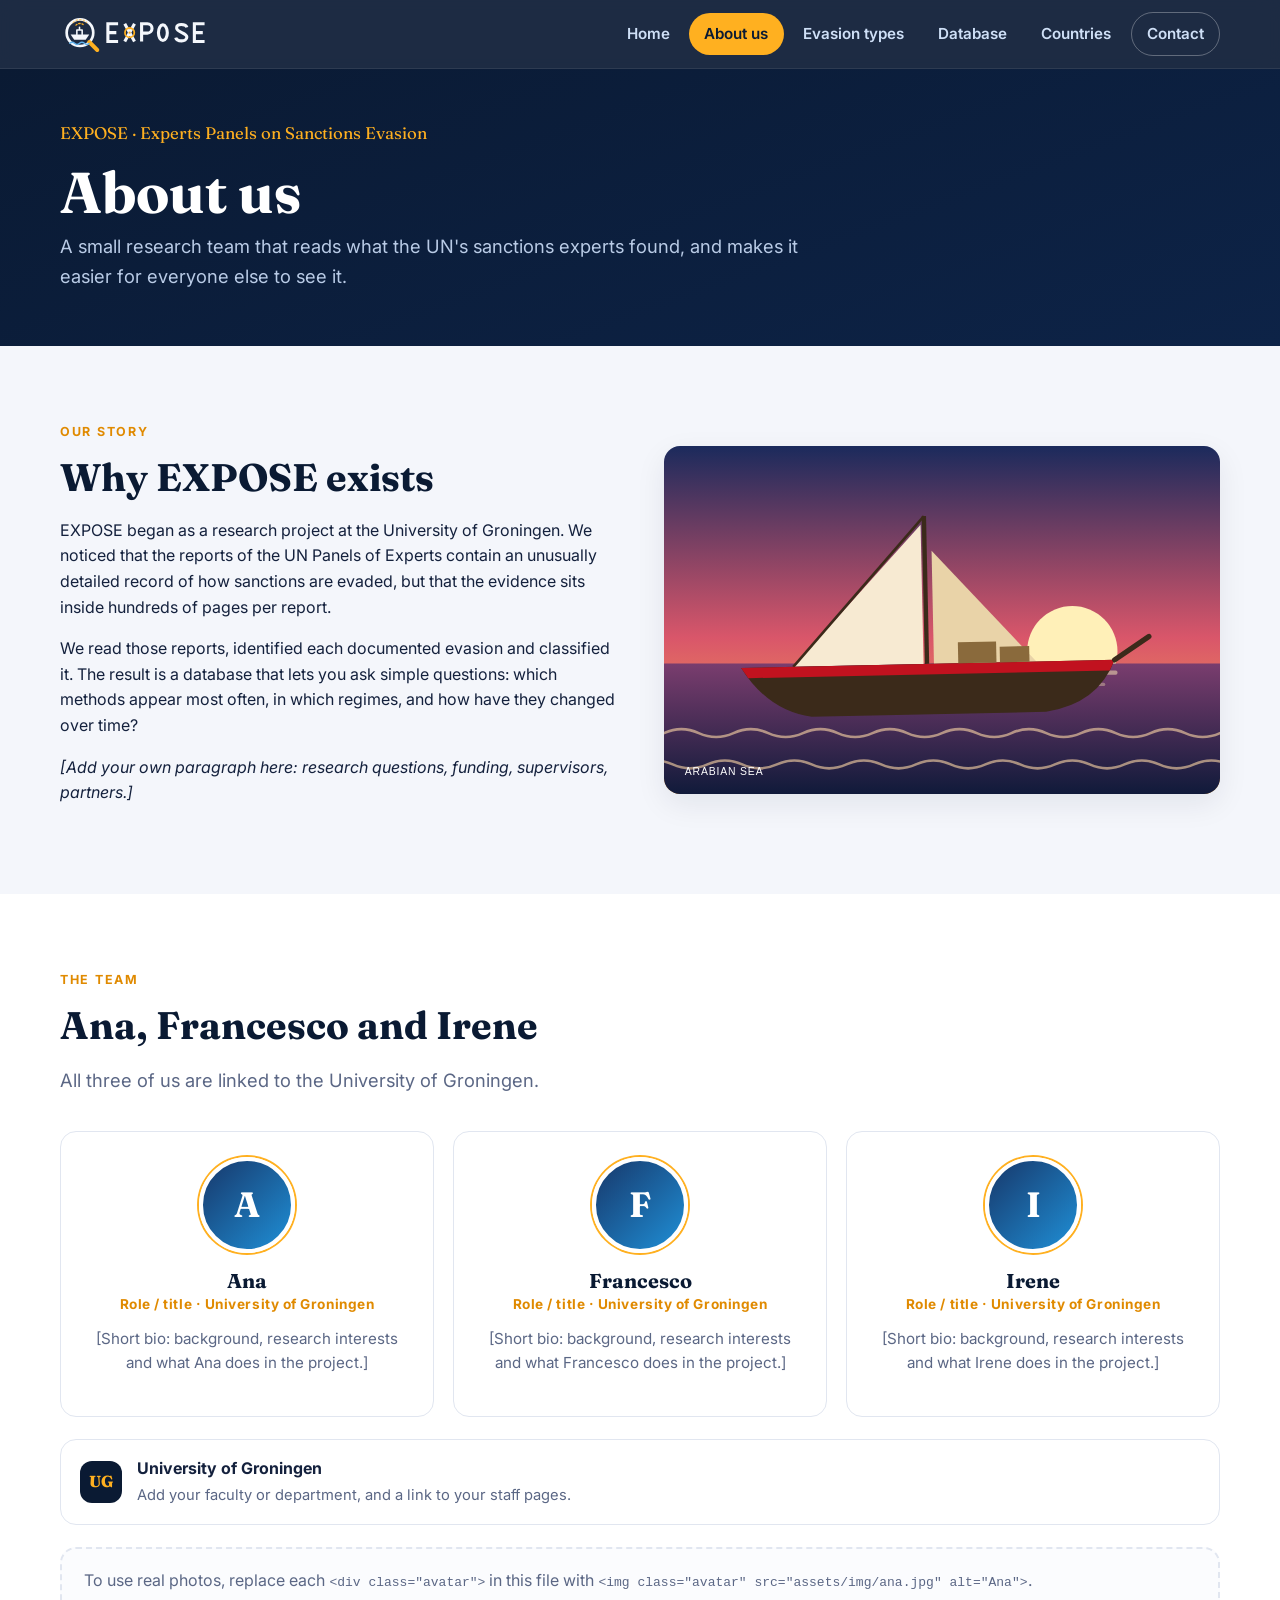
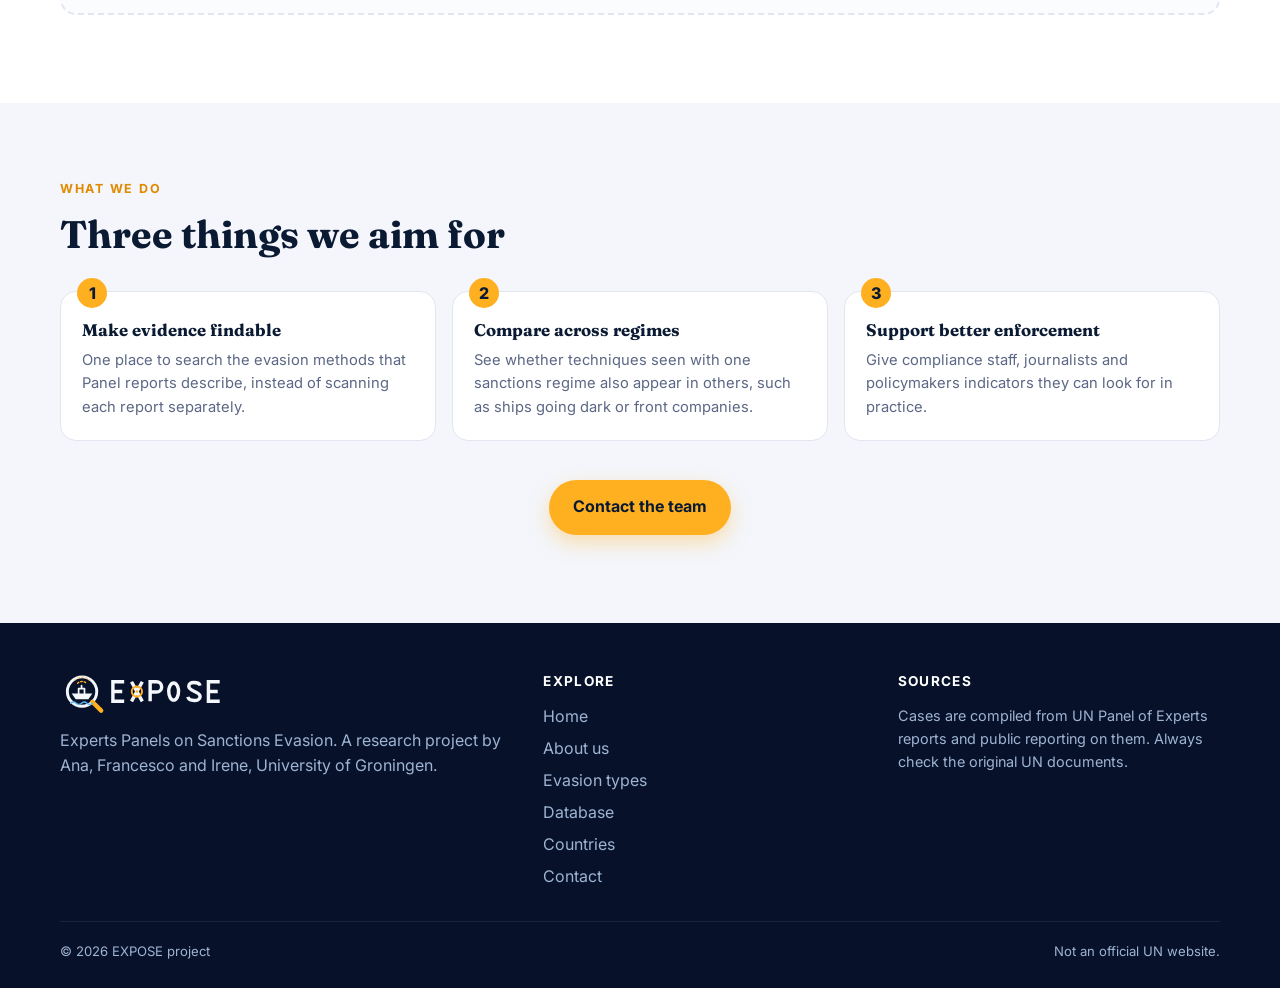
==== about.html @ 7f7274cd "Add files via upload" ====
<!DOCTYPE html>
<html lang="en">
<head>
  <meta charset="utf-8">
  <meta name="viewport" content="width=device-width, initial-scale=1">
  <title>About us – EXPOSE</title>
  <meta name="description" content="The team behind EXPOSE, Experts Panels on Sanctions Evasion, University of Groningen.">
  <link rel="icon" href="assets/favicon.svg" type="image/svg+xml">
  <link rel="preconnect" href="https://fonts.googleapis.com">
  <link href="https://fonts.googleapis.com/css2?family=Fraunces:opsz,wght@9..144,600;9..144,700&family=Inter:wght@400;600;700;800&display=swap" rel="stylesheet">
  <link rel="stylesheet" href="css/style.css">
</head>
<body data-page="about">
  <a class="skip" href="#main">Skip to content</a>
  <header class="site-header">
    <div class="container nav">
      <a class="brand" href="index.html" aria-label="EXPOSE home"><img src="assets/logo.svg" alt="EXPOSE"></a>
      <button class="menu-toggle" aria-expanded="false" aria-controls="menu">&#9776; Menu</button>
      <ul id="menu" class="menu">
        <li><a href="index.html">Home</a></li>
        <li><a href="about.html" aria-current="page">About us</a></li>
        <li><a href="evasion-types.html">Evasion types</a></li>
        <li><a href="database.html">Database</a></li>
        <li><a href="countries.html">Countries</a></li>
        <li class="cta"><a href="contact.html">Contact</a></li>
      </ul>
    </div>
  </header>

  <main id="main">
    <section class="page-hero">
      <div class="container">
        <div class="tagline">EXPOSE &middot; Experts Panels on Sanctions Evasion</div>
        <h1>About us</h1>
        <p class="lead">A small research team that reads what the UN's sanctions experts found, and makes it easier for everyone else to see it.</p>
      </div>
    </section>

    <section>
      <div class="container split">
        <div class="reveal">
          <span class="eyebrow">Our story</span>
          <h2>Why EXPOSE exists</h2>
          <!-- ======= REPLACE THIS TEXT WITH YOUR OWN ======= -->
          <p>EXPOSE began as a research project at the University of Groningen. We noticed that the reports of the UN Panels of Experts contain an unusually detailed record of how sanctions are evaded, but that the evidence sits inside hundreds of pages per report.</p>
          <p>We read those reports, identified each documented evasion and classified it. The result is a database that lets you ask simple questions: which methods appear most often, in which regimes, and how have they changed over time?</p>
          <p><em>[Add your own paragraph here: research questions, funding, supervisors, partners.]</em></p>
        </div>
        <div class="reveal">
          <img class="rounded" src="assets/img/dhow.svg" alt="Illustration of a traditional dhow at dusk in the Arabian Sea" loading="lazy">
        </div>
      </div>
    </section>

    <section class="section-alt">
      <div class="container">
        <div class="section-head reveal">
          <span class="eyebrow">The team</span>
          <h2>Ana, Francesco and Irene</h2>
          <p class="lead">All three of us are linked to the University of Groningen.</p>
        </div>
        <div class="team reveal">
          <article class="person">
            <div class="avatar" aria-hidden="true">A</div>
            <h3>Ana</h3><div class="role">Role / title &middot; University of Groningen</div>
            <p>[Short bio: background, research interests and what Ana does in the project.]</p>
          </article>
          <article class="person">
            <div class="avatar" aria-hidden="true">F</div>
            <h3>Francesco</h3><div class="role">Role / title &middot; University of Groningen</div>
            <p>[Short bio: background, research interests and what Francesco does in the project.]</p>
          </article>
          <article class="person">
            <div class="avatar" aria-hidden="true">I</div>
            <h3>Irene</h3><div class="role">Role / title &middot; University of Groningen</div>
            <p>[Short bio: background, research interests and what Irene does in the project.]</p>
          </article>
        </div>
        <div class="uni reveal">
          <div class="dot" aria-hidden="true">UG</div>
          <div><strong>University of Groningen</strong><br><span style="color:var(--muted);font-size:.92rem">Add your faculty or department, and a link to your staff pages.</span></div>
        </div>
        <p class="placeholder-note reveal" style="margin-top:1.4rem">To use real photos, replace each <code>&lt;div class="avatar"&gt;</code> in this file with <code>&lt;img class="avatar" src="assets/img/ana.jpg" alt="Ana"&gt;</code>.</p>
      </div>
    </section>

    <section>
      <div class="container">
        <div class="section-head reveal">
          <span class="eyebrow">What we do</span>
          <h2>Three things we aim for</h2>
        </div>
        <div class="steps" style="grid-template-columns:repeat(3,1fr)">
          <div class="step reveal"><h3>Make evidence findable</h3><p>One place to search the evasion methods that Panel reports describe, instead of scanning each report separately.</p></div>
          <div class="step reveal"><h3>Compare across regimes</h3><p>See whether techniques seen with one sanctions regime also appear in others, such as ships going dark or front companies.</p></div>
          <div class="step reveal"><h3>Support better enforcement</h3><p>Give compliance staff, journalists and policymakers indicators they can look for in practice.</p></div>
        </div>
        <p style="text-align:center;margin-top:2.4rem"><a class="btn btn-primary" href="contact.html">Contact the team</a></p>
      </div>
    </section>
  </main>

  <footer class="site-footer">
    <div class="container">
      <div class="foot">
        <div><img src="assets/logo.svg" alt="EXPOSE"><p>Experts Panels on Sanctions Evasion. A research project by Ana, Francesco and Irene, University of Groningen.</p></div>
        <div><h4>Explore</h4><ul><li><a href="index.html">Home</a></li><li><a href="about.html">About us</a></li><li><a href="evasion-types.html">Evasion types</a></li><li><a href="database.html">Database</a></li>
        <li><a href="countries.html">Countries</a></li><li><a href="contact.html">Contact</a></li></ul></div>
        <div><h4>Sources</h4><p style="font-size:.9rem">Cases are compiled from UN Panel of Experts reports and public reporting on them. Always check the original UN documents.</p></div>
      </div>
      <div class="legal"><span>&copy; <span data-year></span> EXPOSE project</span><span>Not an official UN website.</span></div>
    </div>
  </footer>

  <script src="data/cases.js"></script>
  <script src="js/main.js"></script>
</body>
</html>
---- css/style.css ----
/* EXPOSE – Experts Panels on Sanctions Evasion */
:root{
  --navy:#0a1a33; --navy-2:#102a52; --navy-3:#17386b;
  --ink:#14213d; --muted:#5b6785; --bg:#f4f6fb; --card:#fff; --line:#e1e6f0;
  --amber:#ffb020; --amber-d:#e08a00; --teal:#2ec4b6; --blue:#1f8fd6;
  --radius:16px; --shadow:0 10px 30px rgba(10,26,51,.08);
  --serif:"Fraunces",Georgia,"Times New Roman",serif;
  --sans:"Inter",system-ui,-apple-system,"Segoe UI",Roboto,Arial,sans-serif;
}
*{box-sizing:border-box}
html{scroll-behavior:smooth}
body{margin:0;font-family:var(--sans);color:var(--ink);background:var(--bg);line-height:1.6;-webkit-font-smoothing:antialiased}
img{max-width:100%;display:block}
a{color:var(--blue)}
h1,h2,h3{font-family:var(--serif);line-height:1.15;margin:0 0 .5em;color:var(--navy)}
h1{font-size:clamp(2.2rem,5vw,3.6rem)} h2{font-size:clamp(1.7rem,3vw,2.4rem)} h3{font-size:1.25rem}
p{margin:0 0 1em}
.container{width:min(1160px,92vw);margin-inline:auto}
.skip{position:absolute;left:-999px;top:0;background:var(--amber);color:#000;padding:.6rem 1rem;z-index:100}
.skip:focus{left:8px;top:8px}
.eyebrow{display:inline-block;font-size:.78rem;font-weight:700;letter-spacing:.14em;text-transform:uppercase;color:var(--amber-d);margin-bottom:.8rem}
.lead{font-size:1.15rem;color:var(--muted);max-width:62ch}

/* header / menu */
.site-header{position:sticky;top:0;z-index:50;background:rgba(10,26,51,.92);backdrop-filter:blur(10px);border-bottom:1px solid rgba(255,255,255,.08)}
.nav{display:flex;align-items:center;justify-content:space-between;height:68px}
.brand img{height:40px;width:auto}
.menu{display:flex;gap:.25rem;list-style:none;margin:0;padding:0;align-items:center}
.menu a{display:block;padding:.55rem .95rem;border-radius:999px;color:#cfe0f7;text-decoration:none;font-weight:600;font-size:.95rem;transition:.2s}
.menu a:hover{background:rgba(255,255,255,.08);color:#fff}
.menu a[aria-current="page"]{color:#0a1a33;background:var(--amber)}
.menu .cta a{border:1px solid rgba(255,255,255,.3)}
.menu-toggle{display:none;background:none;border:1px solid rgba(255,255,255,.3);color:#fff;border-radius:10px;padding:.45rem .7rem;font-size:1rem;cursor:pointer}
@media(max-width:860px){
  .menu-toggle{display:block}
  .menu{position:absolute;left:0;right:0;top:68px;background:var(--navy);flex-direction:column;align-items:stretch;padding:.8rem 4vw 1.2rem;display:none;border-bottom:1px solid rgba(255,255,255,.1)}
  .menu.open{display:flex}
}

/* buttons */
.btn{display:inline-flex;align-items:center;gap:.5rem;padding:.8rem 1.4rem;border-radius:999px;font-weight:700;text-decoration:none;border:2px solid transparent;cursor:pointer;font-size:1rem;font-family:inherit;transition:transform .15s,box-shadow .15s,background .2s}
.btn:hover{transform:translateY(-2px)}
.btn-primary{background:var(--amber);color:#0a1a33;box-shadow:0 8px 20px rgba(255,176,32,.35)}
.btn-ghost{border-color:rgba(255,255,255,.4);color:#fff}
.btn-ghost:hover{background:rgba(255,255,255,.1)}
.btn-dark{background:var(--navy);color:#fff}
.btn-outline{border-color:var(--navy);color:var(--navy);background:transparent}
.btn-sm{padding:.5rem 1rem;font-size:.9rem}

/* hero */
.hero{background:radial-gradient(1200px 600px at 80% 0%,#1d4a8a 0%,transparent 60%),linear-gradient(160deg,var(--navy) 0%,#07122a 100%);color:#e9f0fb;padding:4.5rem 0 5.5rem;overflow:hidden}
.hero .grid{display:grid;grid-template-columns:1.05fr .95fr;gap:2.5rem;align-items:center}
.hero h1{color:#fff;font-size:clamp(1.9rem,3.6vw,2.8rem)}
.hero .logo-big{width:min(460px,100%);margin-bottom:1.2rem}
.expansion{display:flex;flex-wrap:wrap;gap:.35rem .7rem;font-family:var(--serif);font-size:clamp(1.15rem,2vw,1.5rem);margin:0 0 1.2rem;color:#cfe0f7}
.expansion b{color:var(--amber)}
.hero .lead{color:#b9cbe6}
.hero .actions{display:flex;flex-wrap:wrap;gap:.8rem;margin-top:1.6rem}
.hero-art img{width:100%;filter:drop-shadow(0 20px 40px rgba(0,0,0,.35))}
@media(max-width:900px){.hero .grid{grid-template-columns:1fr}}
.page-hero{background:linear-gradient(160deg,var(--navy),#0d2347);color:#cfe0f7;padding:3.2rem 0 3.4rem}
.page-hero h1{color:#fff;margin-bottom:.4rem}
.page-hero .tagline{font-family:var(--serif);color:var(--amber);font-size:1.05rem;margin-bottom:.8rem}
.page-hero .lead{color:#b9cbe6;margin:0}

/* sections */
section{padding:4.5rem 0}
.section-alt{background:#fff}
.section-head{max-width:720px;margin-bottom:2.2rem}
.split{display:grid;grid-template-columns:1fr 1fr;gap:3rem;align-items:center}
@media(max-width:860px){.split{grid-template-columns:1fr}}
.rounded{border-radius:var(--radius);box-shadow:var(--shadow)}

/* stats */
.stats{background:var(--navy-2);color:#fff;padding:0}
.stats .row{display:grid;grid-template-columns:repeat(4,1fr)}
.stat{padding:1.8rem 1rem;text-align:center;border-right:1px solid rgba(255,255,255,.08)}
.stat:last-child{border-right:0}
.stat .num{font-family:var(--serif);font-size:2.6rem;font-weight:700;color:var(--amber);line-height:1}
.stat .lab{font-size:.85rem;color:#a9bddb;letter-spacing:.06em;text-transform:uppercase;margin-top:.4rem}
@media(max-width:700px){.stats .row{grid-template-columns:repeat(2,1fr)}.stat{border-bottom:1px solid rgba(255,255,255,.08)}}

/* pillars */
.pillars{display:grid;grid-template-columns:repeat(3,1fr);gap:1rem;margin-top:1.5rem}
.pillar{background:var(--bg);border-radius:12px;padding:1rem 1.1rem;border:1px solid var(--line)}
.pillar b{display:block;color:var(--navy);margin-bottom:.2rem}
.pillar span{font-size:.92rem;color:var(--muted)}
@media(max-width:700px){.pillars{grid-template-columns:1fr}}

/* stepper */
.stepper{display:grid;grid-template-columns:1fr 1fr;gap:2.5rem;align-items:center}
@media(max-width:900px){.stepper{grid-template-columns:1fr}}
.tabs{display:flex;gap:.5rem;flex-wrap:wrap;margin-bottom:1.2rem}
.tab{border:1px solid var(--line);background:#fff;border-radius:999px;padding:.5rem 1rem;font-weight:600;cursor:pointer;font-family:inherit;color:var(--muted);transition:.2s}
.tab[aria-selected="true"]{background:var(--navy);color:#fff;border-color:var(--navy)}
.tabpanel{background:var(--bg);border:1px solid var(--line);border-radius:var(--radius);padding:1.4rem 1.5rem;min-height:170px}
.tabpanel h3{margin-bottom:.4rem}
.progress{height:6px;border-radius:99px;background:var(--line);margin-top:1.2rem;overflow:hidden}
.progress i{display:block;height:100%;background:var(--amber);width:25%;transition:width .35s}

/* category cards */
.cat-grid{display:grid;grid-template-columns:repeat(auto-fill,minmax(250px,1fr));gap:1.1rem}
.cat-card{display:block;text-decoration:none;color:inherit;background:#fff;border:1px solid var(--line);border-radius:var(--radius);padding:1.3rem 1.3rem 1.2rem;border-top:5px solid var(--c);transition:transform .2s,box-shadow .2s;position:relative}
.cat-card:hover{transform:translateY(-4px);box-shadow:var(--shadow)}
.cat-card h3{margin-bottom:.35rem}
.cat-card p{font-size:.93rem;color:var(--muted);margin-bottom:.8rem}
.cat-card .count{font-weight:700;font-size:.85rem;color:var(--c)}
.cat-card .arrow{position:absolute;right:1.1rem;bottom:1rem;transition:transform .2s}
.cat-card:hover .arrow{transform:translateX(4px)}

/* spotlight */
.spotlight{background:var(--navy);color:#dbe8fb;border-radius:24px;padding:2.4rem;display:grid;grid-template-columns:1.2fr .8fr;gap:2rem;align-items:center}
.spotlight h2,.spotlight h3{color:#fff}
.spotlight .meta{display:flex;gap:.5rem;flex-wrap:wrap;margin-bottom:.8rem}
.spotlight img{border-radius:14px}
@media(max-width:860px){.spotlight{grid-template-columns:1fr}}

/* tags */
.tag{display:inline-flex;align-items:center;gap:.4rem;font-size:.75rem;font-weight:700;padding:.22rem .65rem;border-radius:999px;background:color-mix(in srgb,var(--c,#999) 14%,white);color:color-mix(in srgb,var(--c,#555) 75%,black);white-space:nowrap}
.tag::before{content:"";width:8px;height:8px;border-radius:50%;background:var(--c,#999)}
.badge{font-size:.75rem;font-weight:700;padding:.22rem .65rem;border-radius:6px;background:var(--navy);color:#fff}
.badge.light{background:rgba(255,255,255,.14);color:#fff}
.badge.year{background:#e9eef8;color:var(--navy)}

/* team */
.team{display:grid;grid-template-columns:repeat(3,1fr);gap:1.2rem}
@media(max-width:860px){.team{grid-template-columns:1fr}}
.person{background:#fff;border:1px solid var(--line);border-radius:var(--radius);padding:1.6rem;text-align:center;transition:.2s}
.person:hover{box-shadow:var(--shadow);transform:translateY(-3px)}
.avatar{width:96px;height:96px;border-radius:50%;margin:0 auto 1rem;display:grid;place-items:center;font-family:var(--serif);font-size:2.2rem;font-weight:700;color:#fff;background:linear-gradient(135deg,var(--navy-3),var(--blue));border:4px solid #fff;box-shadow:0 0 0 2px var(--amber)}
.person h3{margin-bottom:.1rem}
.person .role{color:var(--amber-d);font-weight:700;font-size:.85rem;letter-spacing:.04em;margin-bottom:.7rem}
.person p{color:var(--muted);font-size:.95rem}
.placeholder-note{border:2px dashed var(--line);border-radius:var(--radius);padding:1.2rem 1.4rem;color:var(--muted);background:#fbfcfe}
.uni{display:flex;align-items:center;gap:.9rem;background:#fff;border:1px solid var(--line);border-radius:var(--radius);padding:1rem 1.2rem;margin-top:1.4rem}
.uni .dot{width:42px;height:42px;border-radius:12px;background:var(--navy);display:grid;place-items:center;color:var(--amber);font-weight:800;font-family:var(--serif)}

/* database */
.db-layout{display:grid;grid-template-columns:310px 1fr;gap:1.8rem;align-items:start}
@media(max-width:940px){.db-layout{grid-template-columns:1fr}}
.filters{background:#fff;border:1px solid var(--line);border-radius:var(--radius);padding:1.3rem;position:sticky;top:86px}
@media(max-width:940px){.filters{position:static}}
.filters h3{font-size:1.05rem;margin:1.1rem 0 .6rem;font-family:var(--sans);font-weight:700}
.filters h3:first-child{margin-top:0}
.field label,.label{display:block;font-weight:600;font-size:.85rem;margin-bottom:.3rem;color:var(--muted)}
input[type=text],input[type=email],select,textarea{width:100%;padding:.7rem .85rem;border:1.5px solid var(--line);border-radius:10px;font:inherit;background:#fff;color:var(--ink)}
input:focus,select:focus,textarea:focus{outline:3px solid rgba(31,143,214,.25);border-color:var(--blue)}
.chips{display:flex;flex-direction:column;gap:.45rem}
.chip{display:flex;align-items:center;gap:.6rem;padding:.55rem .7rem;border:1.5px solid var(--line);border-radius:10px;cursor:pointer;background:#fff;transition:.15s;font-size:.92rem;user-select:none}
.chip:hover{border-color:var(--c)}
.chip input{position:absolute;opacity:0;pointer-events:none}
.chip .sw{width:14px;height:14px;border-radius:4px;background:var(--c);flex:none}
.chip .n{margin-left:auto;font-size:.75rem;color:var(--muted);background:var(--bg);border-radius:99px;padding:.05rem .5rem}
.chip:has(input:checked){background:color-mix(in srgb,var(--c) 12%,white);border-color:var(--c);font-weight:700}
.chip:has(input:focus-visible){outline:3px solid rgba(31,143,214,.35)}
.seg{display:flex;border:1.5px solid var(--line);border-radius:10px;overflow:hidden}
.seg button{flex:1;border:0;background:#fff;padding:.5rem;font:inherit;font-weight:600;cursor:pointer;color:var(--muted)}
.seg button[aria-pressed="true"]{background:var(--navy);color:#fff}
.filters .row{display:flex;gap:.5rem;margin-top:1.2rem}
.results-bar{display:flex;flex-wrap:wrap;gap:.8rem;align-items:center;justify-content:space-between;margin-bottom:1rem}
.results-bar .count{font-weight:700;color:var(--navy)}
.active-filters{display:flex;flex-wrap:wrap;gap:.4rem;margin-bottom:1rem}
.pill-x{border:0;font:inherit;font-size:.8rem;font-weight:600;background:var(--navy);color:#fff;border-radius:99px;padding:.25rem .7rem;cursor:pointer}
.pill-x::after{content:" \00d7";opacity:.7}
.minichart{background:#fff;border:1px solid var(--line);border-radius:var(--radius);padding:1rem 1.2rem;margin-bottom:1.2rem}
.minichart h4{margin:0 0 .6rem;font-size:.85rem;color:var(--muted);text-transform:uppercase;letter-spacing:.08em}
.bar-row{display:grid;grid-template-columns:150px 1fr 28px;align-items:center;gap:.6rem;font-size:.82rem;margin:.28rem 0}
.bar-row .track{height:10px;background:var(--bg);border-radius:99px;overflow:hidden}
.bar-row .fill{height:100%;border-radius:99px;background:var(--c);transition:width .4s}
@media(max-width:560px){.bar-row{grid-template-columns:110px 1fr 24px}}
.cases{display:grid;gap:1rem}
.case{background:#fff;border:1px solid var(--line);border-left:6px solid var(--c);border-radius:var(--radius);padding:1.2rem 1.3rem;animation:in .35s both}
@keyframes in{from{opacity:0;transform:translateY(8px)}to{opacity:1;transform:none}}
.case .top{display:flex;flex-wrap:wrap;gap:.4rem;align-items:center;margin-bottom:.5rem}
.case .id{font-size:.75rem;color:var(--muted);font-weight:700;margin-left:auto}
.case h3{margin:.1rem 0 .4rem;font-size:1.2rem}
.case p{color:#34405e;margin-bottom:.6rem}
.case .tags{display:flex;flex-wrap:wrap;gap:.4rem;margin-bottom:.4rem}
.case .more{display:none;border-top:1px dashed var(--line);margin-top:.8rem;padding-top:.8rem;font-size:.93rem}
.case.open .more{display:block}
.case .more dt{font-weight:700;color:var(--navy);font-size:.78rem;letter-spacing:.06em;text-transform:uppercase;margin-top:.6rem}
.case .more dd{margin:0}
.toggle{background:none;border:0;color:var(--blue);font:inherit;font-weight:700;cursor:pointer;padding:0}
.empty{text-align:center;background:#fff;border:2px dashed var(--line);border-radius:var(--radius);padding:3rem 1rem;color:var(--muted)}
.notice{background:#fff8e6;border:1px solid #ffe2a3;border-radius:12px;padding:.9rem 1.1rem;font-size:.9rem;color:#6b4a00;margin-bottom:1.2rem}

/* accordion */
.acc{display:grid;gap:.7rem}
.acc details{background:#fff;border:1px solid var(--line);border-radius:14px;border-left:6px solid var(--c);padding:0}
.acc summary{list-style:none;cursor:pointer;padding:1rem 1.2rem;font-weight:700;display:flex;align-items:center;gap:.8rem;color:var(--navy)}
.acc summary::-webkit-details-marker{display:none}
.acc summary::after{content:"+";margin-left:auto;font-size:1.4rem;color:var(--muted);transition:.2s}
.acc details[open] summary::after{content:"\2212"}
.acc .body{padding:0 1.2rem 1.2rem;color:#34405e}
.acc .body ul{margin:.3rem 0 .8rem;padding-left:1.1rem}

/* timeline / steps */
.steps{counter-reset:s;display:grid;grid-template-columns:repeat(4,1fr);gap:1rem}
@media(max-width:900px){.steps{grid-template-columns:1fr 1fr}}
@media(max-width:560px){.steps{grid-template-columns:1fr}}
.step{background:#fff;border:1px solid var(--line);border-radius:var(--radius);padding:1.3rem;position:relative}
.step::before{counter-increment:s;content:counter(s);position:absolute;top:-14px;left:16px;background:var(--amber);color:var(--navy);width:30px;height:30px;border-radius:50%;display:grid;place-items:center;font-weight:800}
.step h3{margin-top:.5rem;font-size:1.05rem}
.step p{font-size:.92rem;color:var(--muted);margin:0}
.regimes{display:grid;grid-template-columns:repeat(auto-fit,minmax(220px,1fr));gap:1rem}
.regime{background:#fff;border:1px solid var(--line);border-radius:var(--radius);padding:1.2rem}
.regime h3{margin-bottom:.2rem}
.regime small{color:var(--muted)}
.sources{columns:2;column-gap:2rem;padding-left:1.1rem}
@media(max-width:700px){.sources{columns:1}}
.sources li{margin-bottom:.5rem;break-inside:avoid;font-size:.93rem}

/* contact */
.form-card{background:#fff;border:1px solid var(--line);border-radius:24px;padding:2rem;box-shadow:var(--shadow)}
.form-grid{display:grid;grid-template-columns:1fr 1fr;gap:1rem}
.form-grid .full{grid-column:1/-1}
@media(max-width:640px){.form-grid{grid-template-columns:1fr}}
.field .err{display:none;color:#c1121f;font-size:.82rem;margin-top:.3rem;font-weight:600}
.field.invalid .err{display:block}
.field.invalid input,.field.invalid select,.field.invalid textarea{border-color:#c1121f}
.hp{position:absolute;left:-9999px}
.counter{font-size:.78rem;color:var(--muted);text-align:right}
.success{display:none;background:#e8f8f0;border:1px solid #a6e3c4;color:#0d5c37;border-radius:14px;padding:1.2rem 1.4rem;margin-top:1.2rem}
.success.show{display:block}
.contact-grid{display:grid;grid-template-columns:1.5fr 1fr;gap:2rem;align-items:start}
@media(max-width:900px){.contact-grid{grid-template-columns:1fr}}
.contact-side{display:grid;gap:1rem;align-content:start}
.info{background:#fff;border:1px solid var(--line);border-radius:var(--radius);padding:1.2rem 1.3rem}
.info h3{font-size:1.05rem;margin-bottom:.3rem}
.info p{margin:0;color:var(--muted);font-size:.93rem}

/* footer */
.site-footer{background:#07122a;color:#9fb3d3;padding:3rem 0 1.6rem}
.foot{display:grid;grid-template-columns:1.4fr 1fr 1fr;gap:2rem}
@media(max-width:760px){.foot{grid-template-columns:1fr}}
.site-footer img{height:44px;margin-bottom:.8rem}
.site-footer h4{color:#fff;margin:0 0 .7rem;font-size:.85rem;letter-spacing:.1em;text-transform:uppercase}
.site-footer ul{list-style:none;margin:0;padding:0;display:grid;gap:.4rem}
.site-footer a{color:#9fb3d3;text-decoration:none}.site-footer a:hover{color:#fff}
.legal{border-top:1px solid rgba(255,255,255,.08);margin-top:2rem;padding-top:1.2rem;font-size:.82rem;display:flex;flex-wrap:wrap;justify-content:space-between;gap:.6rem}

/* reveal */
.reveal{opacity:0;transform:translateY(18px);transition:opacity .7s,transform .7s}
.reveal.in{opacity:1;transform:none}
@media(prefers-reduced-motion:reduce){.reveal{opacity:1;transform:none;transition:none}*{animation:none!important;scroll-behavior:auto}}
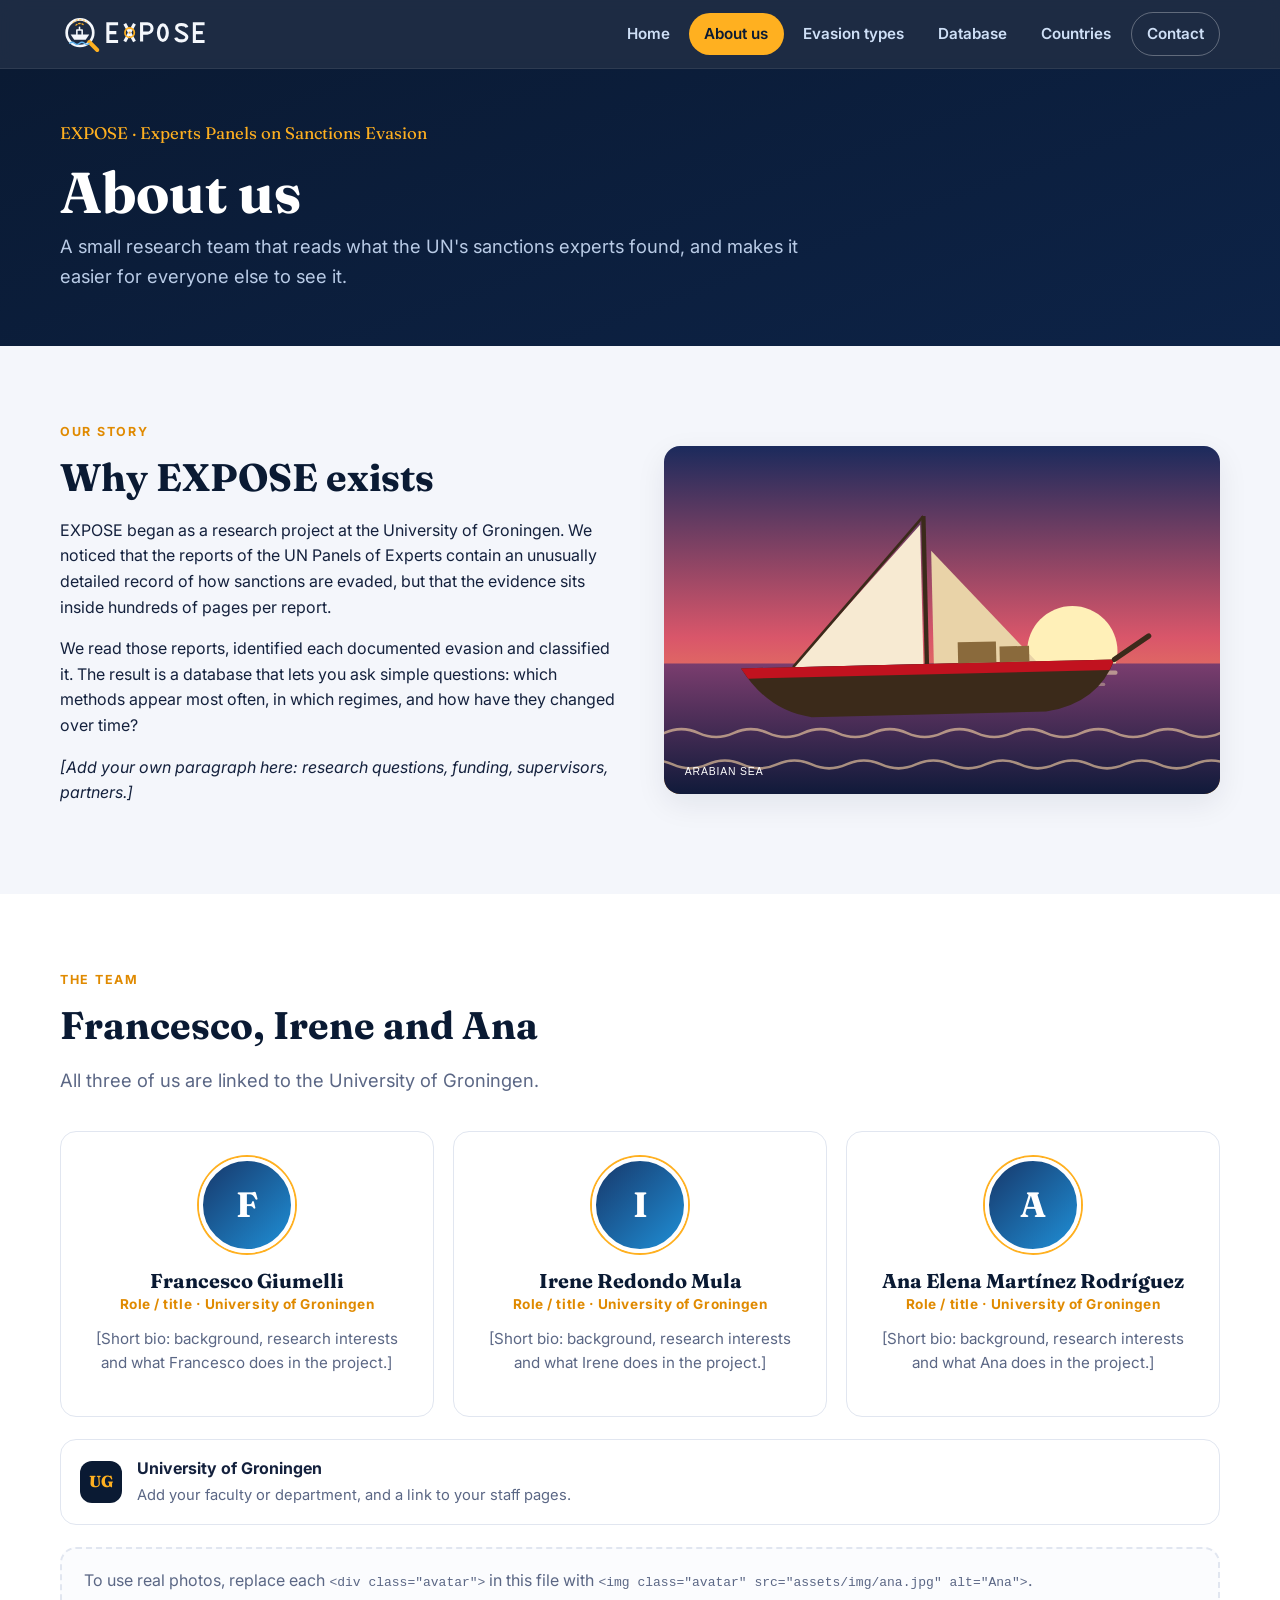
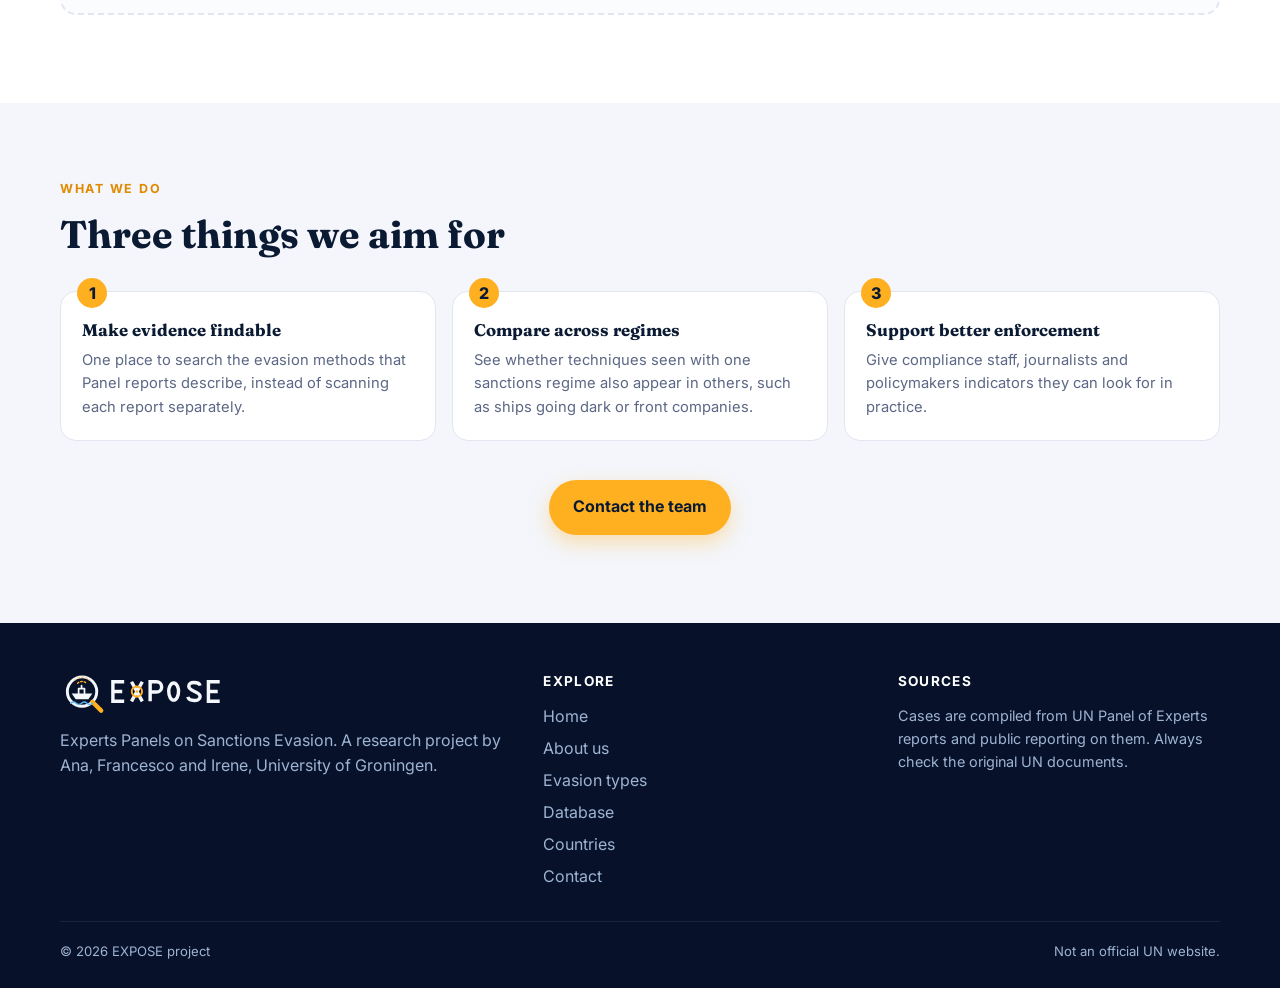
==== commit 93640ad1: "Update about.html" ====
--- a/about.html
+++ b/about.html
@@ -56,24 +56,24 @@
       <div class="container">
         <div class="section-head reveal">
           <span class="eyebrow">The team</span>
-          <h2>Ana, Francesco and Irene</h2>
+          <h2>Francesco,  Irene and Ana</h2>
           <p class="lead">All three of us are linked to the University of Groningen.</p>
         </div>
         <div class="team reveal">
           <article class="person">
-            <div class="avatar" aria-hidden="true">A</div>
-            <h3>Ana</h3><div class="role">Role / title &middot; University of Groningen</div>
-            <p>[Short bio: background, research interests and what Ana does in the project.]</p>
-          </article>
-          <article class="person">
             <div class="avatar" aria-hidden="true">F</div>
-            <h3>Francesco</h3><div class="role">Role / title &middot; University of Groningen</div>
+            <h3>Francesco Giumelli</h3><div class="role">Role / title &middot; University of Groningen</div>
             <p>[Short bio: background, research interests and what Francesco does in the project.]</p>
           </article>
           <article class="person">
             <div class="avatar" aria-hidden="true">I</div>
-            <h3>Irene</h3><div class="role">Role / title &middot; University of Groningen</div>
+            <h3>Irene Redondo Mula</h3><div class="role">Role / title &middot; University of Groningen</div>
             <p>[Short bio: background, research interests and what Irene does in the project.]</p>
+          </article>
+          <article class="person">
+            <div class="avatar" aria-hidden="true">A</div>
+            <h3>Ana Elena Martínez Rodríguez</h3><div class="role">Role / title &middot; University of Groningen</div>
+            <p>[Short bio: background, research interests and what Ana does in the project.]</p>
           </article>
         </div>
         <div class="uni reveal">
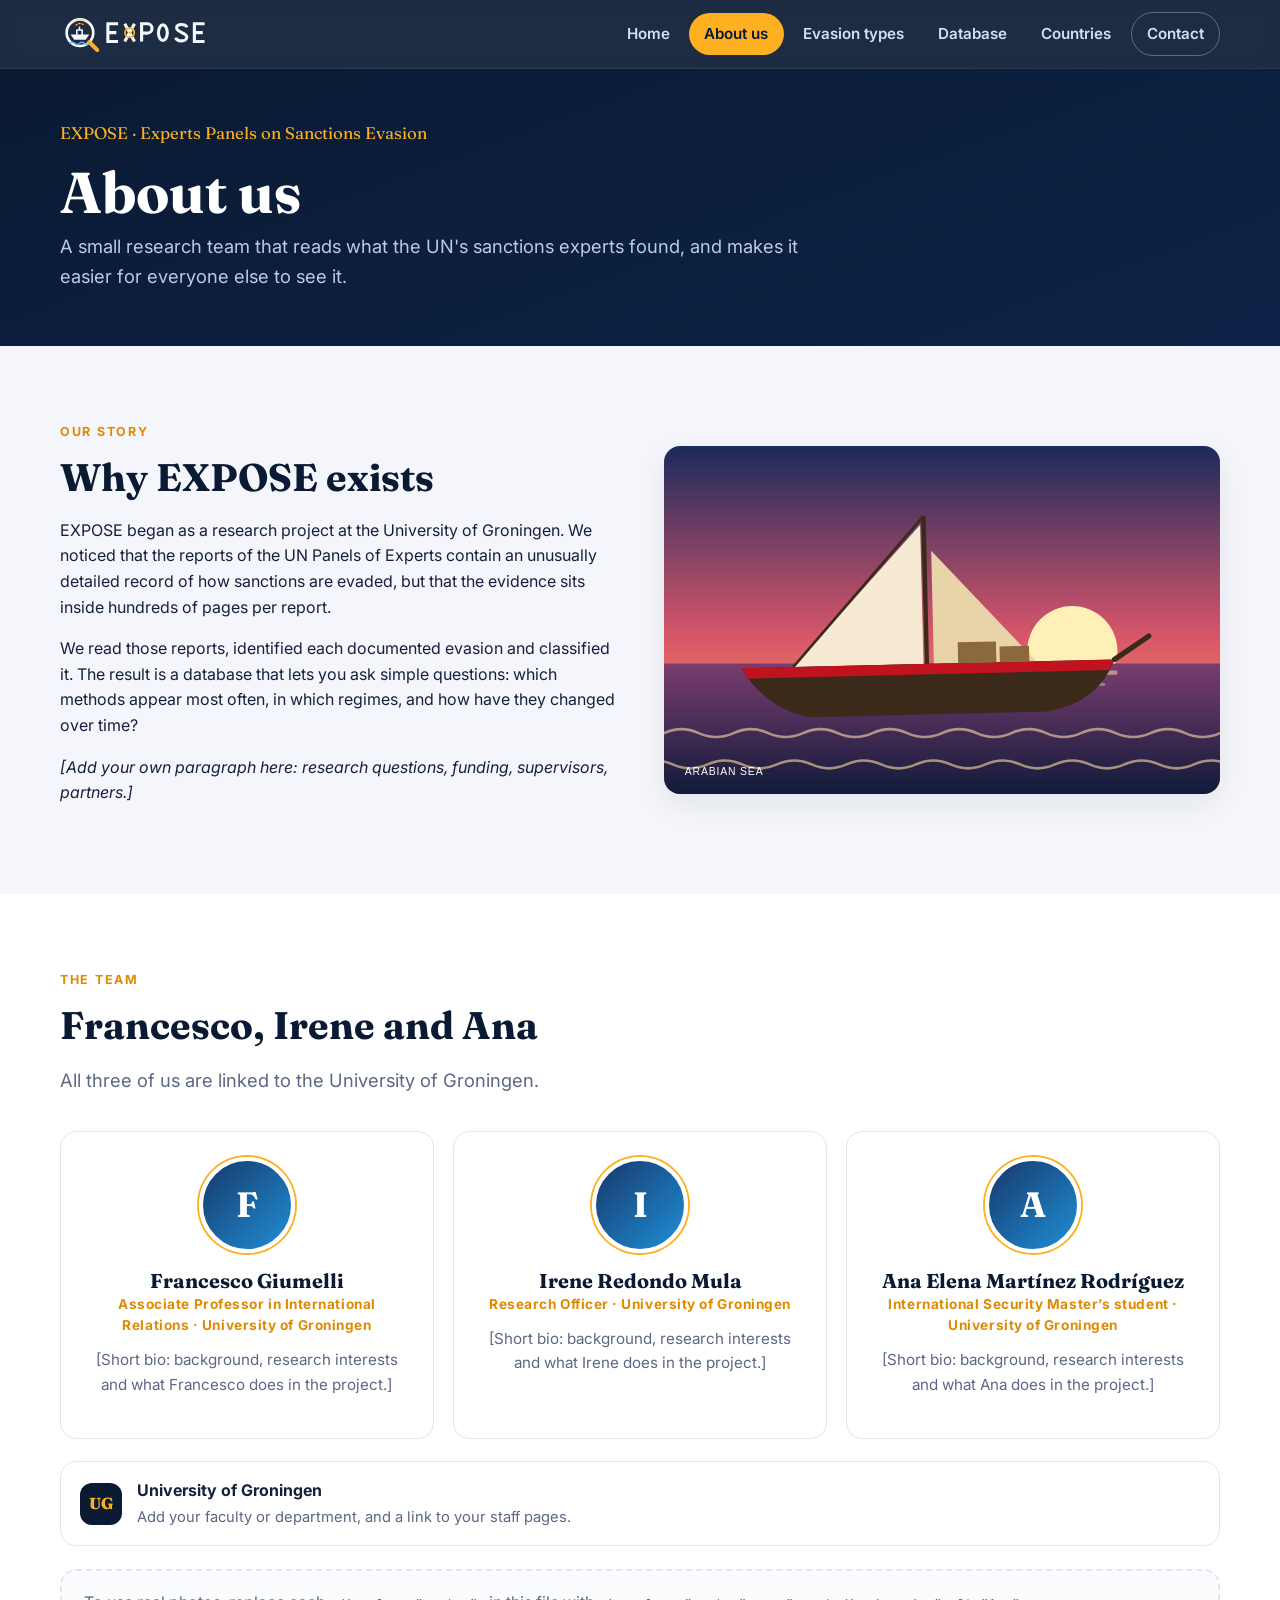
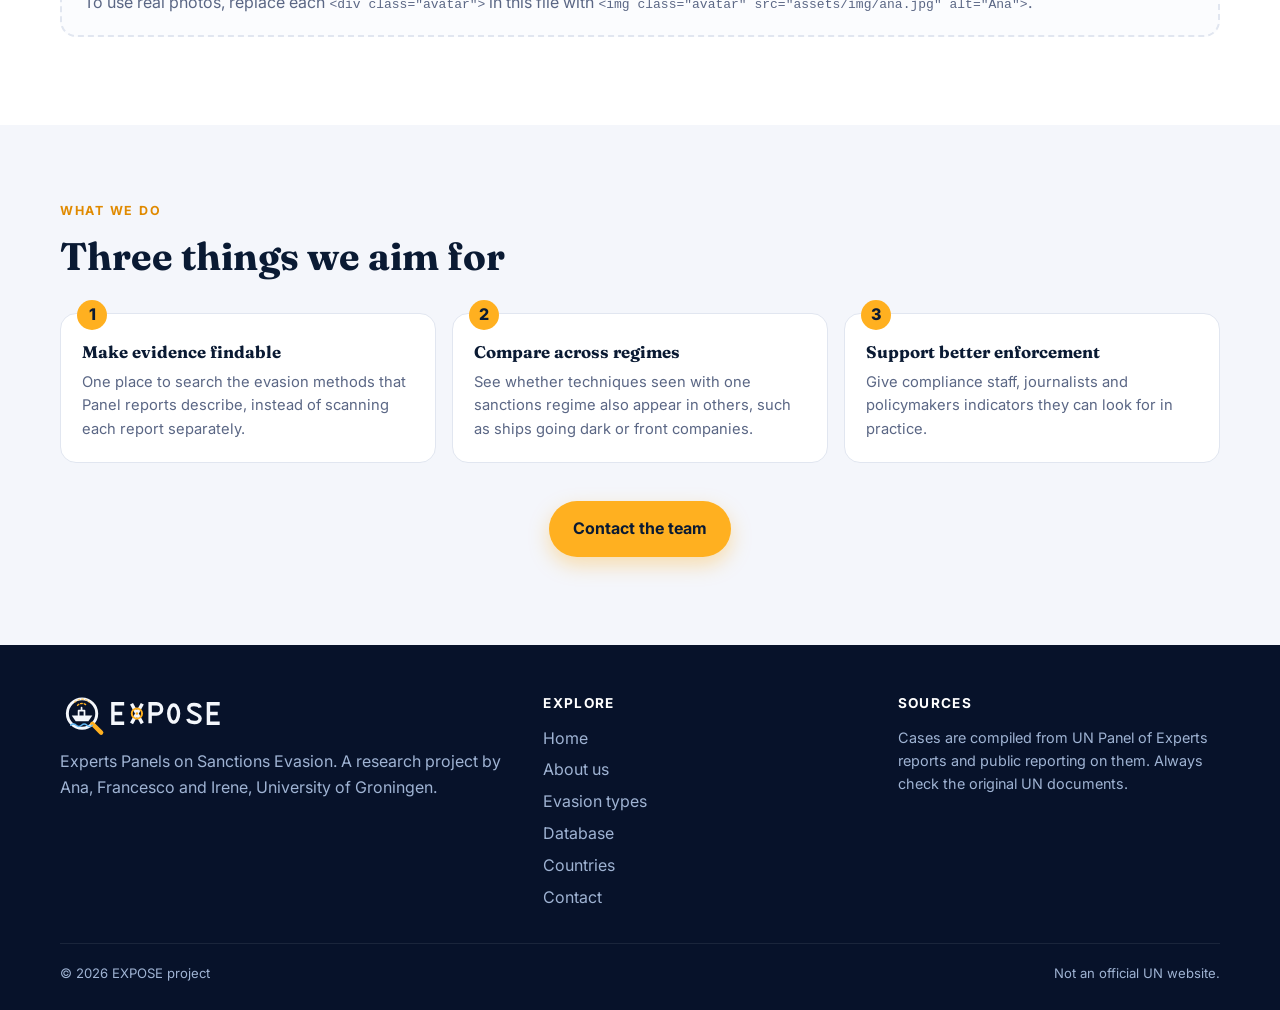
==== commit 7f28aa10: "Update roles for team members in about.html" ====
--- a/about.html
+++ b/about.html
@@ -62,17 +62,17 @@
         <div class="team reveal">
           <article class="person">
             <div class="avatar" aria-hidden="true">F</div>
-            <h3>Francesco Giumelli</h3><div class="role">Role / title &middot; University of Groningen</div>
+            <h3>Francesco Giumelli</h3><div class="role">Associate Professor in International Relations &middot; University of Groningen</div>
             <p>[Short bio: background, research interests and what Francesco does in the project.]</p>
           </article>
           <article class="person">
             <div class="avatar" aria-hidden="true">I</div>
-            <h3>Irene Redondo Mula</h3><div class="role">Role / title &middot; University of Groningen</div>
+            <h3>Irene Redondo Mula</h3><div class="role">Research Officer &middot; University of Groningen</div>
             <p>[Short bio: background, research interests and what Irene does in the project.]</p>
           </article>
           <article class="person">
             <div class="avatar" aria-hidden="true">A</div>
-            <h3>Ana Elena Martínez Rodríguez</h3><div class="role">Role / title &middot; University of Groningen</div>
+            <h3>Ana Elena Martínez Rodríguez</h3><div class="role">International Security Master’s student &middot; University of Groningen</div>
             <p>[Short bio: background, research interests and what Ana does in the project.]</p>
           </article>
         </div>
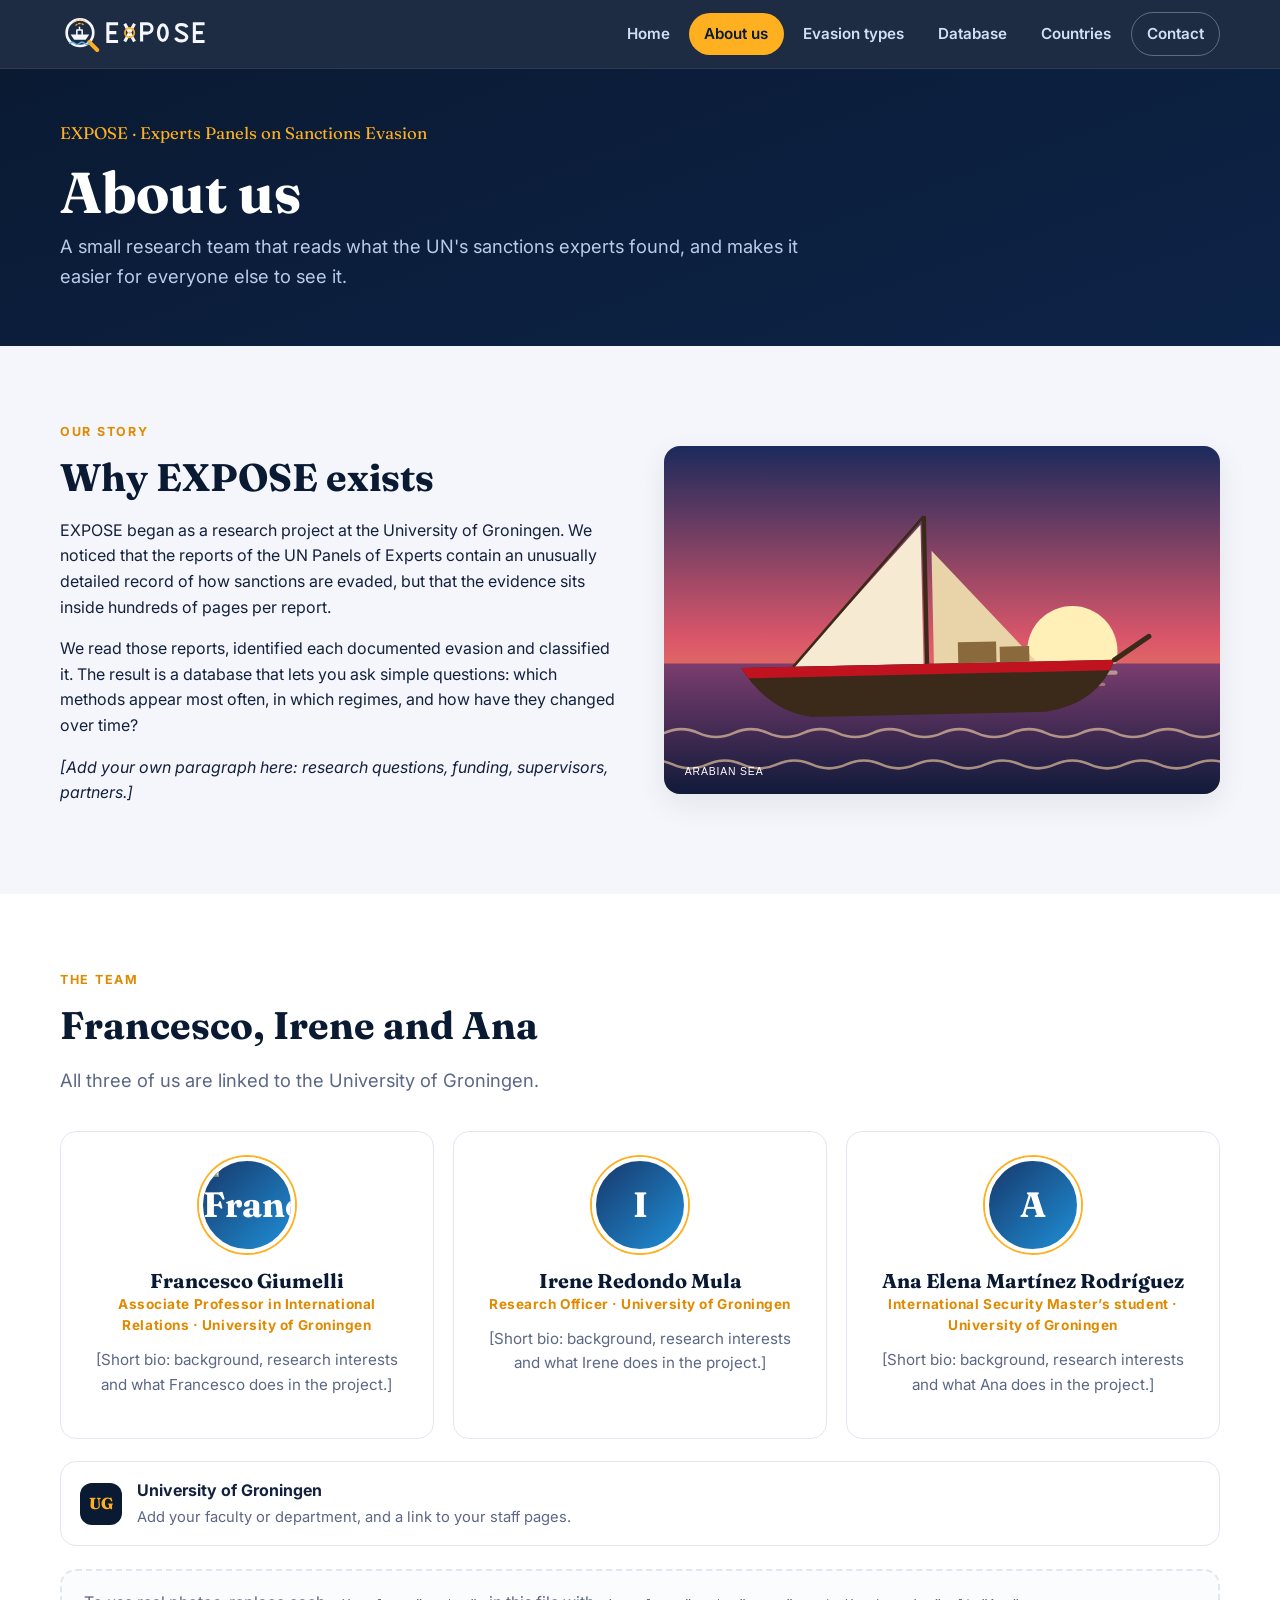
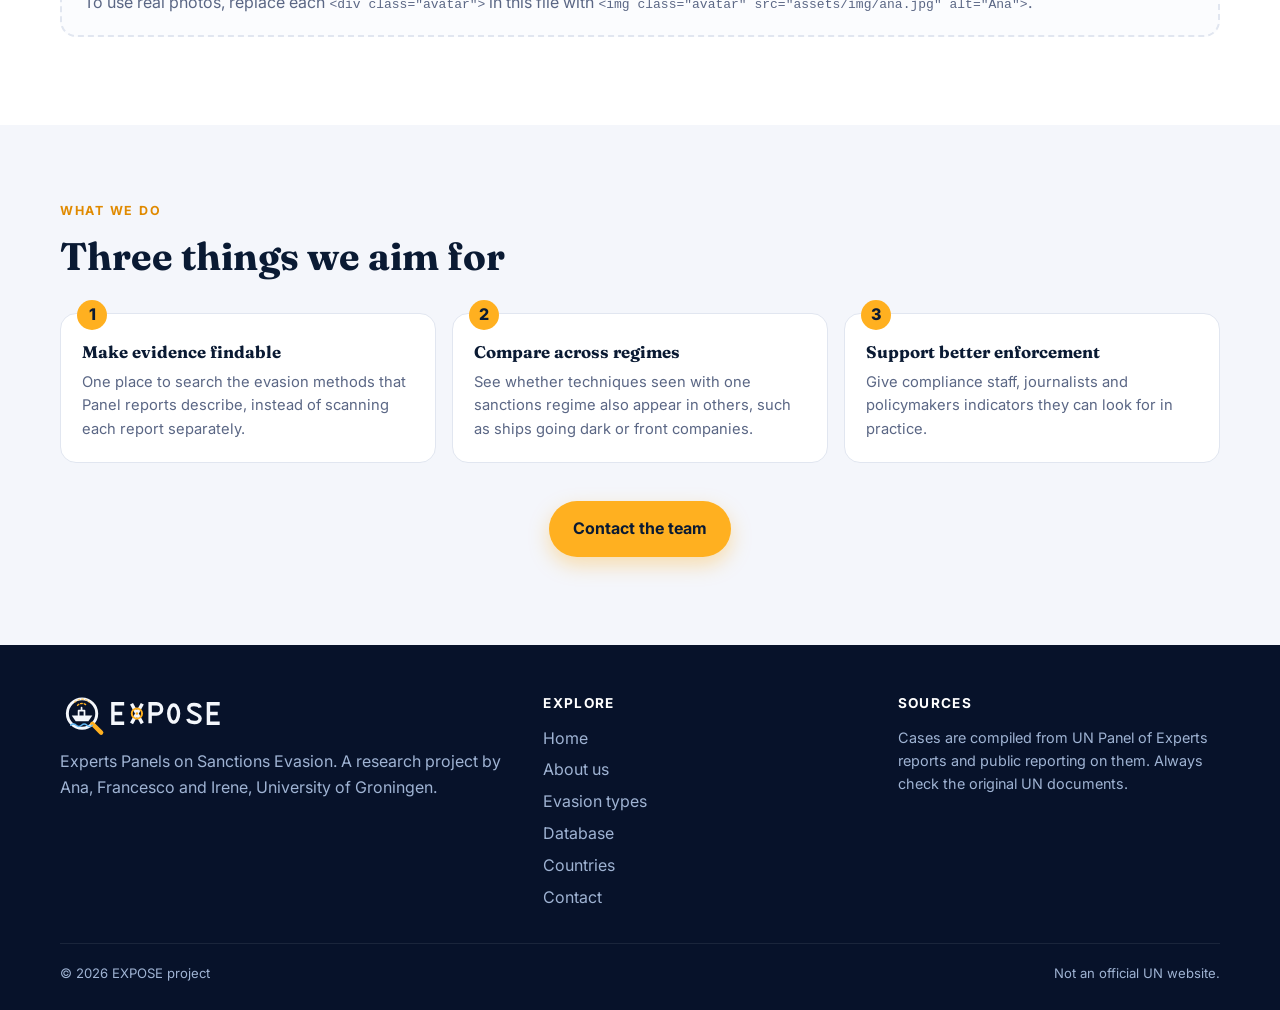
==== commit 5883fe71: "Update about.html" ====
--- a/about.html
+++ b/about.html
@@ -61,7 +61,7 @@
         </div>
         <div class="team reveal">
           <article class="person">
-            <div class="avatar" aria-hidden="true">F</div>
+            <img class="avatar" src="assets/img/francesco.jpg" alt="Francesco">
             <h3>Francesco Giumelli</h3><div class="role">Associate Professor in International Relations &middot; University of Groningen</div>
             <p>[Short bio: background, research interests and what Francesco does in the project.]</p>
           </article>
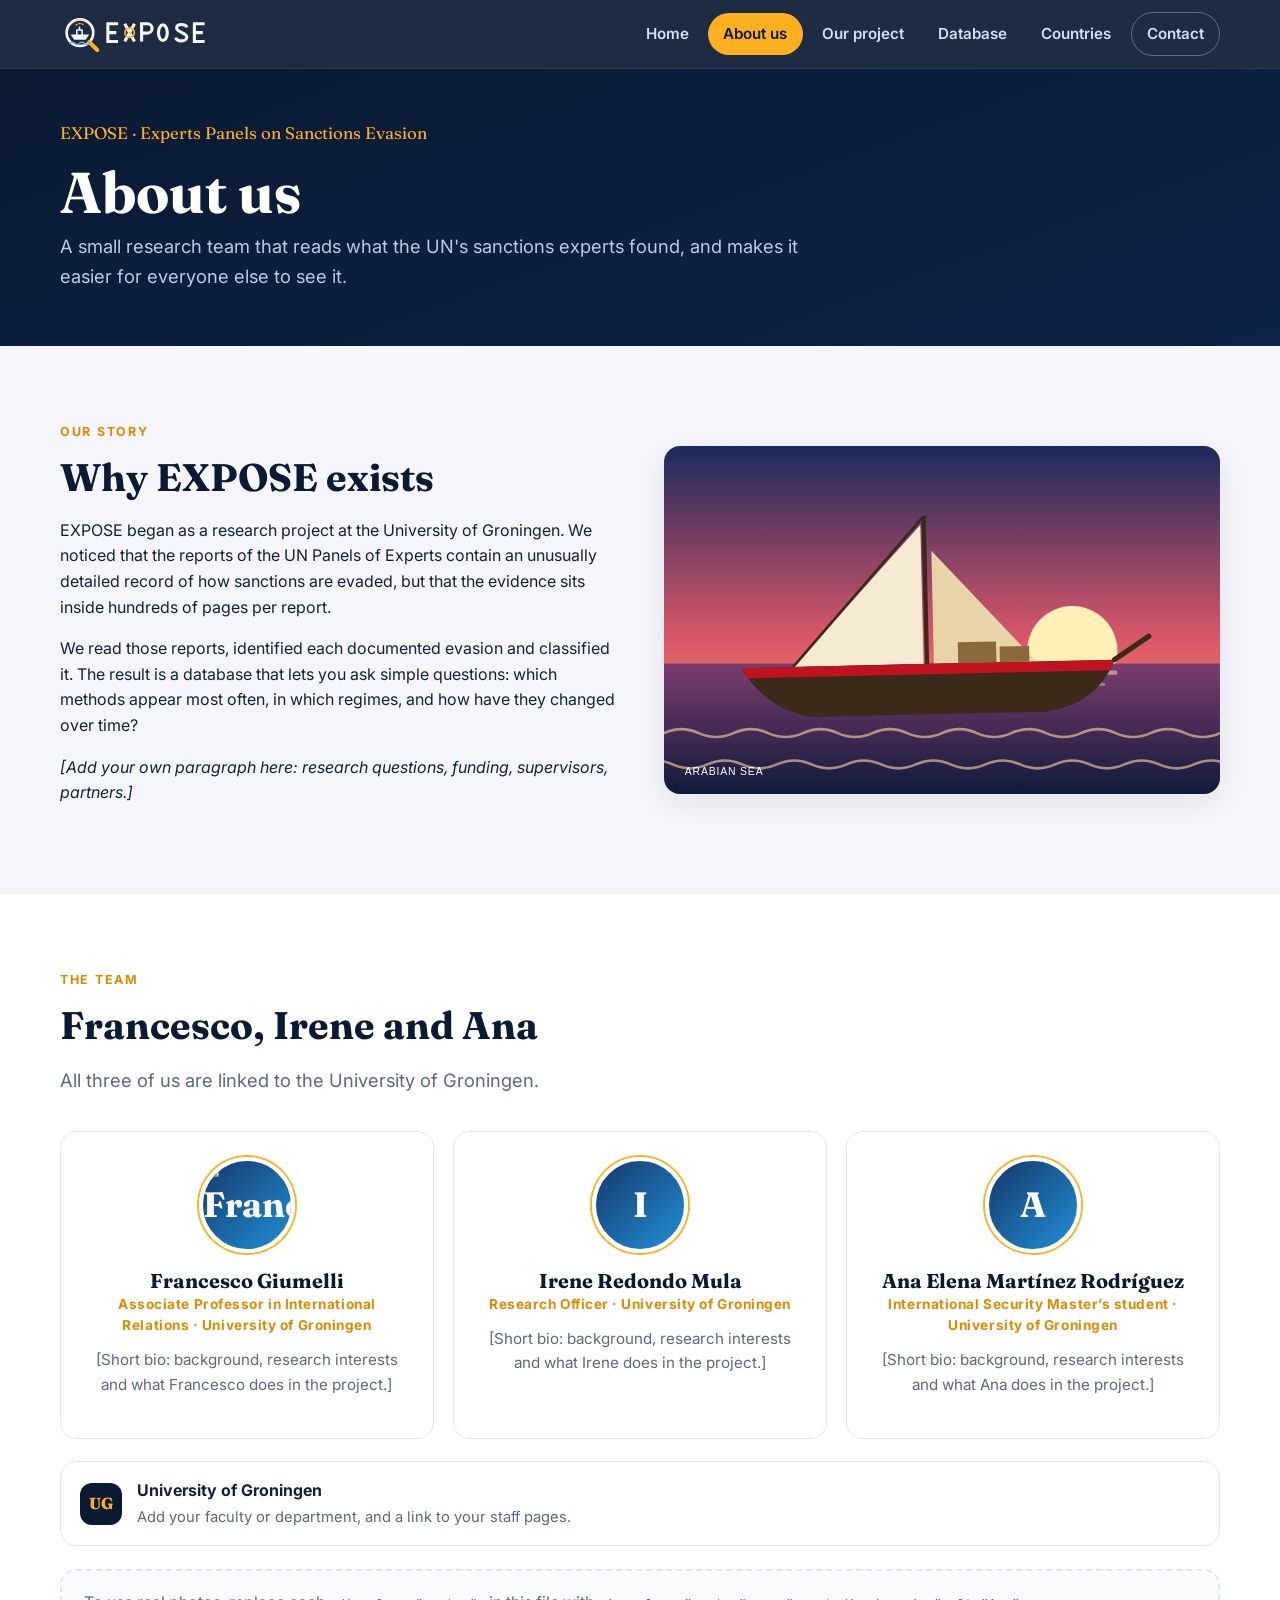
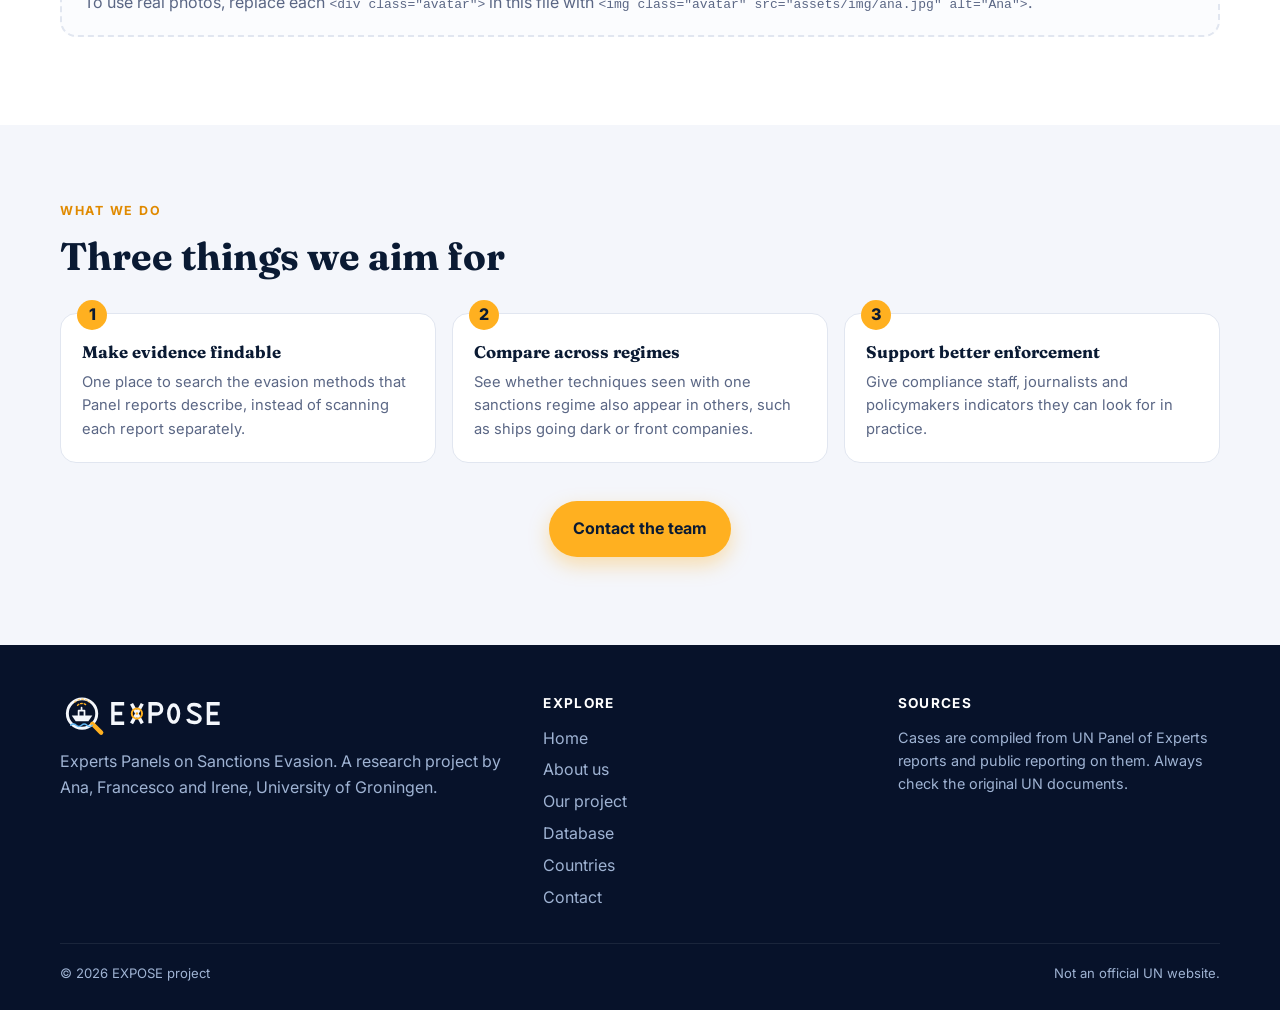
==== commit 79cedd4a: "Replace 'Evasion types' link with 'Our project'" ====
--- a/about.html
+++ b/about.html
@@ -19,7 +19,7 @@
       <ul id="menu" class="menu">
         <li><a href="index.html">Home</a></li>
         <li><a href="about.html" aria-current="page">About us</a></li>
-        <li><a href="evasion-types.html">Evasion types</a></li>
+        <li><a href="our-project.html">Our project</a></li>
         <li><a href="database.html">Database</a></li>
         <li><a href="countries.html">Countries</a></li>
         <li class="cta"><a href="contact.html">Contact</a></li>
@@ -104,7 +104,7 @@
     <div class="container">
       <div class="foot">
         <div><img src="assets/logo.svg" alt="EXPOSE"><p>Experts Panels on Sanctions Evasion. A research project by Ana, Francesco and Irene, University of Groningen.</p></div>
-        <div><h4>Explore</h4><ul><li><a href="index.html">Home</a></li><li><a href="about.html">About us</a></li><li><a href="evasion-types.html">Evasion types</a></li><li><a href="database.html">Database</a></li>
+        <div><h4>Explore</h4><ul><li><a href="index.html">Home</a></li><li><a href="about.html">About us</a></li><li><a href="our-project.html">Our project</a></li><li><a href="database.html">Database</a></li>
         <li><a href="countries.html">Countries</a></li><li><a href="contact.html">Contact</a></li></ul></div>
         <div><h4>Sources</h4><p style="font-size:.9rem">Cases are compiled from UN Panel of Experts reports and public reporting on them. Always check the original UN documents.</p></div>
       </div>
--- a/css/style.css
+++ b/css/style.css
@@ -127,7 +127,7 @@
 @media(max-width:860px){.team{grid-template-columns:1fr}}
 .person{background:#fff;border:1px solid var(--line);border-radius:var(--radius);padding:1.6rem;text-align:center;transition:.2s}
 .person:hover{box-shadow:var(--shadow);transform:translateY(-3px)}
-.avatar{width:96px;height:96px;border-radius:50%;margin:0 auto 1rem;display:grid;place-items:center;font-family:var(--serif);font-size:2.2rem;font-weight:700;color:#fff;background:linear-gradient(135deg,var(--navy-3),var(--blue));border:4px solid #fff;box-shadow:0 0 0 2px var(--amber)}
+.avatar{object-fit:cover;width:96px;height:96px;border-radius:50%;margin:0 auto 1rem;display:grid;place-items:center;font-family:var(--serif);font-size:2.2rem;font-weight:700;color:#fff;background:linear-gradient(135deg,var(--navy-3),var(--blue));border:4px solid #fff;box-shadow:0 0 0 2px var(--amber)}
 .person h3{margin-bottom:.1rem}
 .person .role{color:var(--amber-d);font-weight:700;font-size:.85rem;letter-spacing:.04em;margin-bottom:.7rem}
 .person p{color:var(--muted);font-size:.95rem}
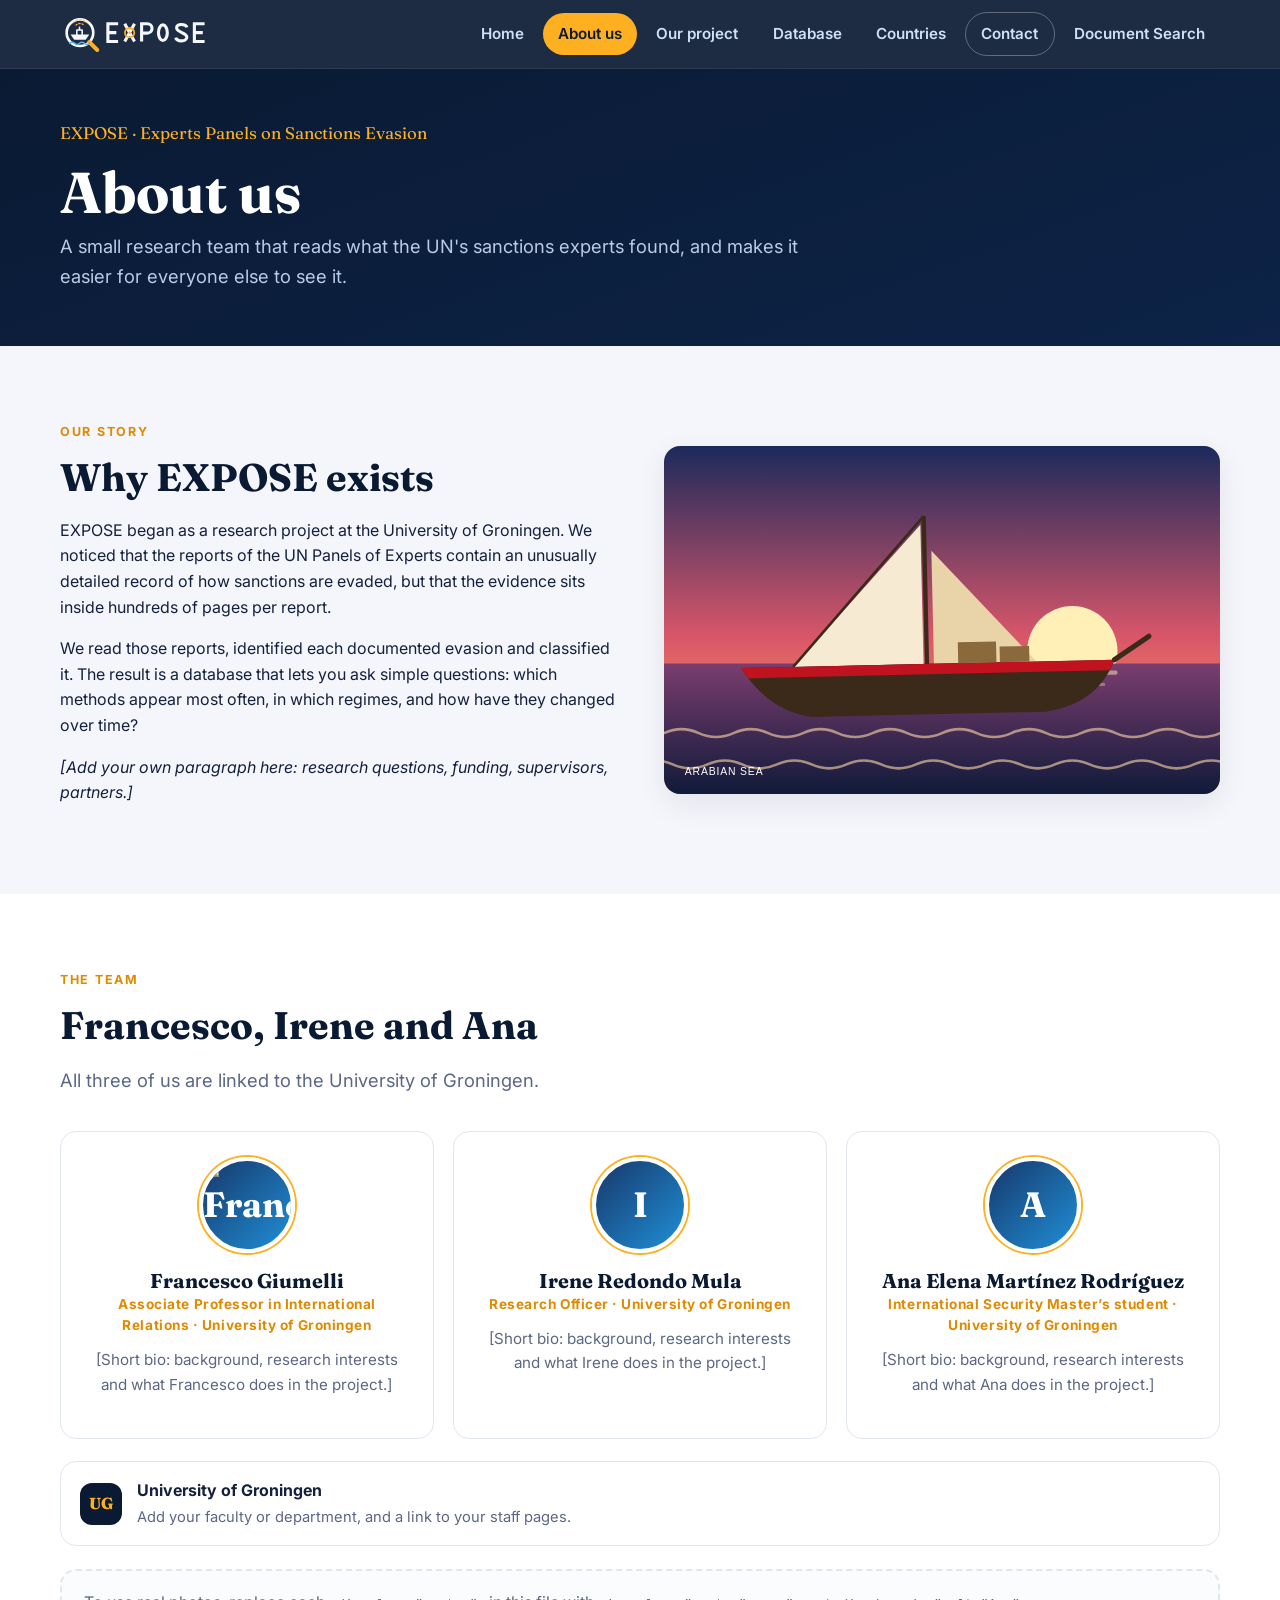
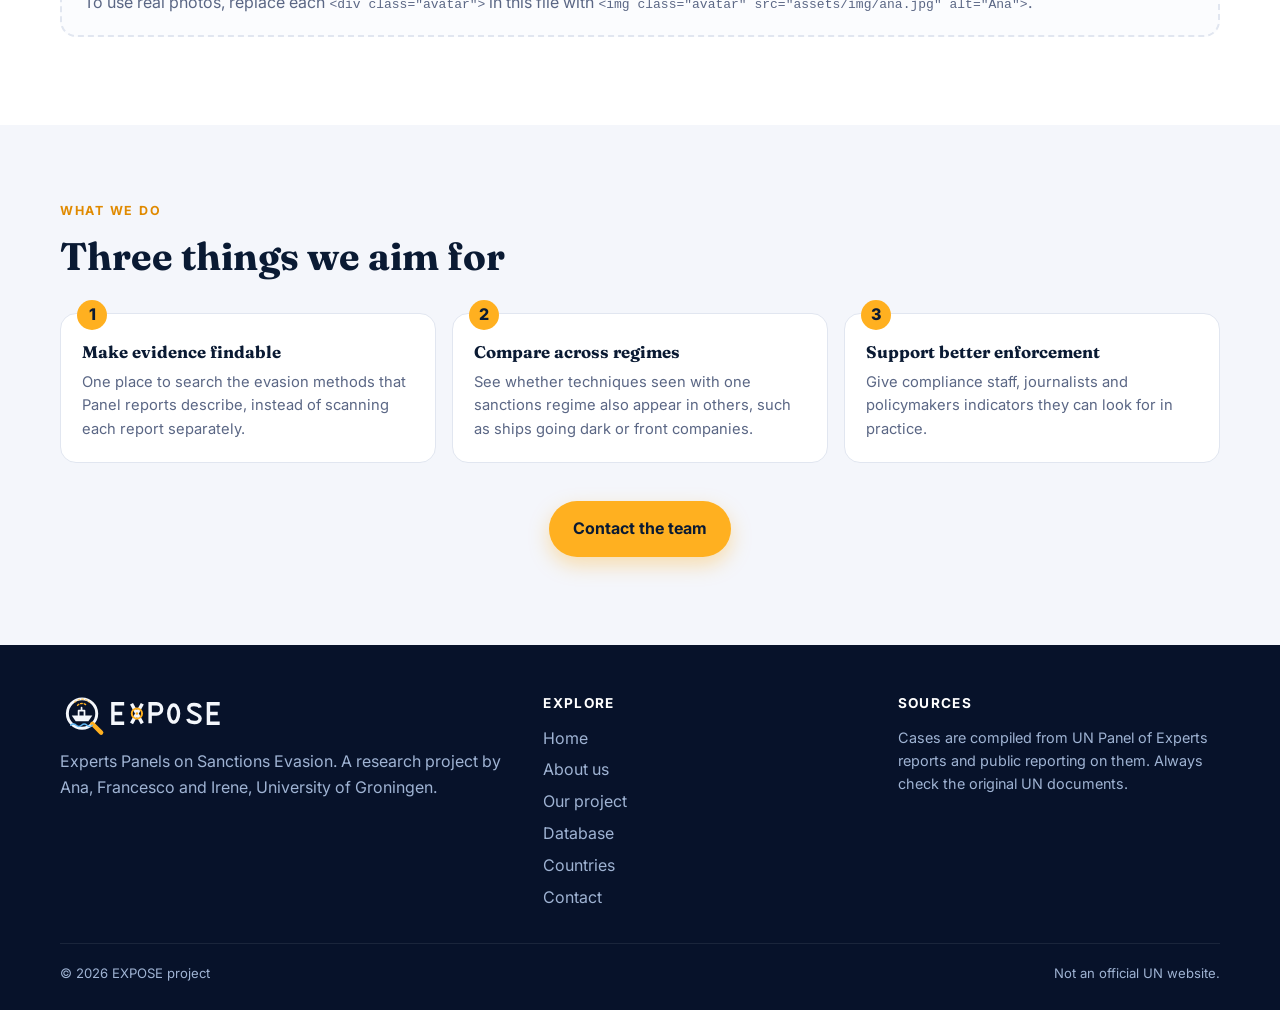
==== commit d78b4789: "Add files via upload" ====
--- a/about.html
+++ b/about.html
@@ -9,6 +9,7 @@
   <link rel="preconnect" href="https://fonts.googleapis.com">
   <link href="https://fonts.googleapis.com/css2?family=Fraunces:opsz,wght@9..144,600;9..144,700&family=Inter:wght@400;600;700;800&display=swap" rel="stylesheet">
   <link rel="stylesheet" href="css/style.css">
+  <link rel="stylesheet" href="css/document-search.css">
 </head>
 <body data-page="about">
   <a class="skip" href="#main">Skip to content</a>
@@ -23,7 +24,7 @@
         <li><a href="database.html">Database</a></li>
         <li><a href="countries.html">Countries</a></li>
         <li class="cta"><a href="contact.html">Contact</a></li>
-      </ul>
+      <li><a href="document-search.html">Document Search</a></li></ul>
     </div>
   </header>
 
@@ -116,3 +117,4 @@
   <script src="js/main.js"></script>
 </body>
 </html>
+
--- a/css/document-search.css
+++ b/css/document-search.css
@@ -0,0 +1,3 @@
+.search-section{padding-top:2rem}.search-box{background:white;border:1px solid var(--line);border-radius:16px;padding:1.5rem;margin-bottom:1rem}.search-box label{display:block;font-weight:700;margin-bottom:.4rem}.query-row{display:flex;gap:.8rem;margin-bottom:1.2rem}.query-row input{flex:1;min-width:0;border:2px solid var(--line);border-radius:10px;padding:.85rem;font:inherit}.search-controls{display:grid;grid-template-columns:2fr 2fr 1fr 1.4fr;gap:.8rem}.search-controls select{min-width:0;font-size:.9rem}.clear-search{border:0;background:none;text-decoration:underline;color:var(--blue);font:inherit;cursor:pointer;margin-top:1rem}.search-note,.search-dates{color:var(--muted);font-size:.9rem}.search-result{background:white;border:1px solid var(--line);border-radius:16px;padding:1.5rem;margin-bottom:1rem}.search-result h2{font-size:1.4rem;margin:.6rem 0}.search-meta,.search-actions{display:flex;flex-wrap:wrap;gap:.7rem;align-items:center}.search-metrics{font-size:.85rem;font-weight:600}.search-snippet{overflow-wrap:anywhere;border-left:3px solid var(--amber);padding-left:1rem}.search-result mark{background:#ffe6a3;color:#14213d;padding:0 .1em}.document-text{margin-top:1rem;border-top:1px solid var(--line);padding-top:1rem}.document-text summary,.search-help summary{cursor:pointer;font-weight:700;color:var(--blue)}.full-document{white-space:pre-wrap;overflow-wrap:anywhere;max-height:65vh;overflow:auto;padding:1rem;background:var(--bg);margin-top:1rem}.search-help{margin-top:2rem}.search-help p{margin-top:1rem}[hidden]{display:none!important}
+@media(max-width:1100px){.menu-toggle{display:block}.menu{position:absolute;left:0;right:0;top:68px;background:var(--navy);flex-direction:column;align-items:stretch;padding:.8rem 4vw 1.2rem;display:none;border-bottom:1px solid rgba(255,255,255,.1)}.menu.open{display:flex}}
+@media(max-width:760px){.query-row{flex-direction:column}.search-controls{grid-template-columns:1fr 1fr}.search-result{padding:1rem}}@media(max-width:450px){.search-controls{grid-template-columns:1fr}}
